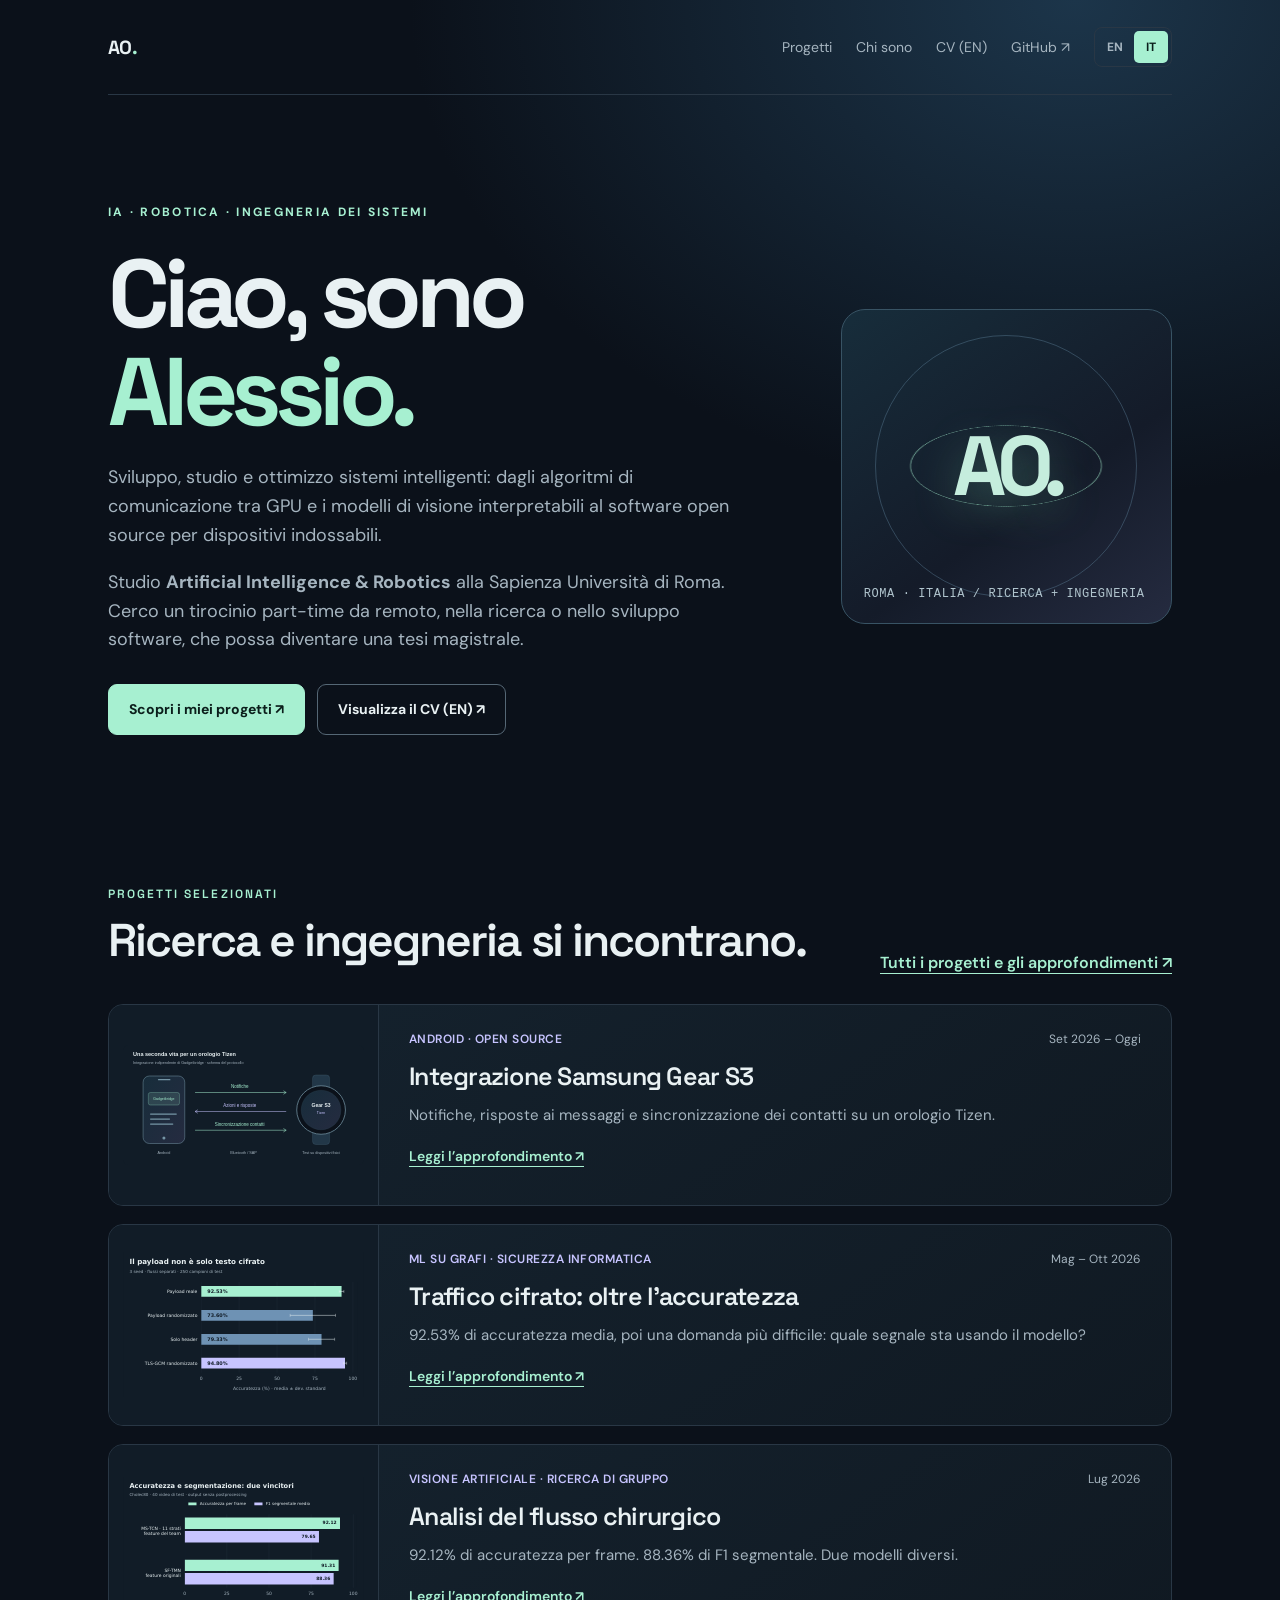
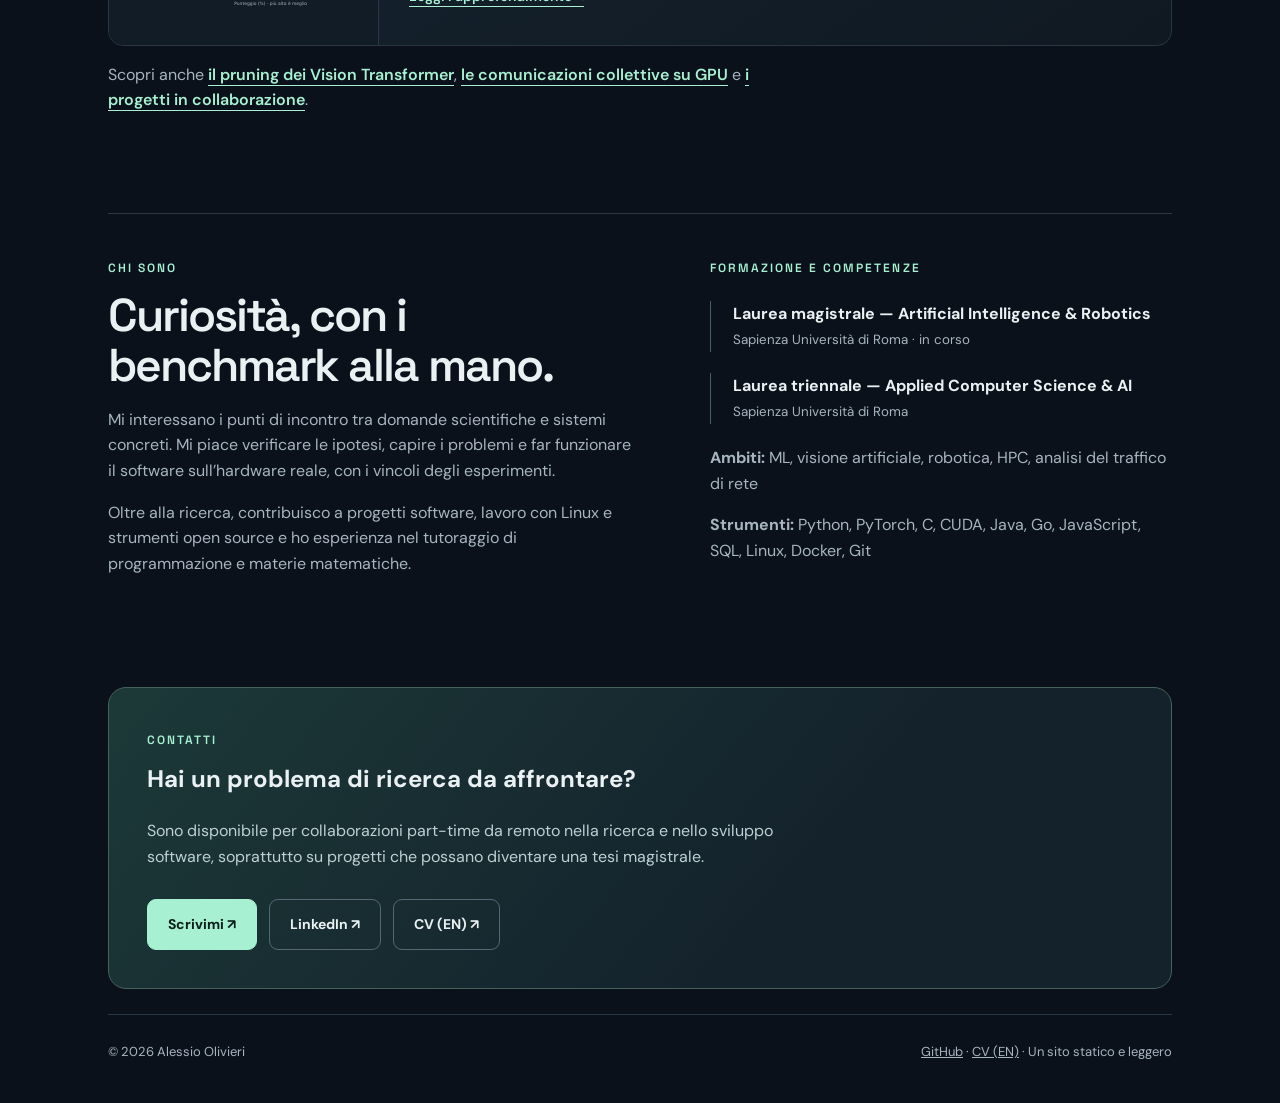
==== it/index.html @ d6803899 "Add English and Italian language switch across portfolio Keep English as the default and add paired " ====
<!doctype html>
<html lang="it">
<head>
<meta charset="utf-8"><meta name="viewport" content="width=device-width,initial-scale=1">
<meta name="theme-color" content="#0b111a">
<meta name="description" content="Alessio Olivieri — Studente magistrale in Artificial Intelligence &amp; Robotics alla Sapienza. Progetti di ricerca su GPU, interpretabilità meccanicistica, machine learning per la sicurezza informatica e integrazione open source di smartwatch.">
<title>Alessio Olivieri — IA, Robotica e Sistemi</title>
<link rel="preconnect" href="https://fonts.googleapis.com">
<link rel="preconnect" href="https://fonts.gstatic.com" crossorigin>
<link href="https://fonts.googleapis.com/css2?family=DM+Sans:wght@400;500;600;700&amp;family=Space+Grotesk:wght@400;500;600;700&amp;display=swap" rel="stylesheet">
<link rel="stylesheet" href="/assets/site.css">
<link rel="stylesheet" href="/assets/showcase.css">
<link rel="canonical" href="https://alessio-olivieri.github.io/it/">
<meta property="og:title" content="Alessio Olivieri — IA, Robotica e Sistemi"><meta property="og:description" content="Ricerca e ingegneria si incontrano. Scopri progetti selezionati, benchmark e codice."><meta property="og:type" content="website"><meta property="og:url" content="https://alessio-olivieri.github.io/it/"><meta property="og:image" content="https://alessio-olivieri.github.io/assets/projects/social-preview.png"><meta name="twitter:card" content="summary_large_image">
<link rel="alternate" hreflang="en" href="https://alessio-olivieri.github.io/">
<link rel="alternate" hreflang="it" href="https://alessio-olivieri.github.io/it/">
<link rel="alternate" hreflang="x-default" href="https://alessio-olivieri.github.io/">
</head>
<body>
<a class="skip-link" href="#main">Vai al contenuto</a>
<div class="wrap">
<header class="nav"><a class="logo" href="/it/index.html">AO<span>.</span></a>
<nav class="navlinks" aria-label="Navigazione principale"><a href="/it/projects.html">Progetti</a><a class="about-nav" href="#about">Chi sono</a><a href="/cv.pdf">CV (EN)</a><a class="github-nav" href="https://github.com/Alessio-Olivieri" target="_blank" rel="noopener">GitHub ↗</a><span class="language-switch" role="group" aria-label="Lingua"><a href="/" lang="en" hreflang="en" aria-label="English" title="English">EN</a><a href="/it/" lang="it" hreflang="it" aria-label="Italiano" title="Italiano" aria-current="true">IT</a></span></nav>
</header>
<main id="main">
<section class="hero">
<div><span class="eyebrow">IA · Robotica · Ingegneria dei sistemi</span>
<h1>Ciao, sono <em>Alessio.</em></h1>
<p>Sviluppo, studio e ottimizzo sistemi intelligenti: dagli algoritmi di comunicazione tra GPU e i modelli di visione interpretabili al software open source per dispositivi indossabili.</p>
<p>Studio <strong>Artificial Intelligence &amp; Robotics</strong> alla Sapienza Università di Roma. Cerco un tirocinio part-time da remoto, nella ricerca o nello sviluppo software, che possa diventare una tesi magistrale.</p>
<div class="actions"><a class="button" href="/it/projects.html">Scopri i miei progetti ↗</a><a class="button ghost" href="/cv.pdf">Visualizza il CV (EN) ↗</a></div>
</div>
<div class="orb" aria-hidden="true"><strong>AO.</strong><span class="tag">ROMA · ITALIA / RICERCA + INGEGNERIA</span></div>
</section>
<section id="projects" class="section">
<div class="section-head">
<div><span class="kicker">Progetti selezionati</span>
<h2>Ricerca e ingegneria si incontrano.</h2>
</div>
<a class="text-link" href="/it/projects.html">Tutti i progetti e gli approfondimenti ↗</a></div>
<div class="teaser-list">
<article class="teaser"><a class="card-media" href="/it/projects/gear-s3.html" tabindex="-1" aria-hidden="true"><img src="/assets/projects/gear-integration.it.svg" alt="Schema di notifiche Android, risposte dall’orologio e sincronizzazione dei contatti tramite Bluetooth e SAP." width="960" height="480" loading="lazy" decoding="async"></a>
<div class="teaser-content">
<div class="card-meta"><span class="category">ANDROID · OPEN SOURCE</span><time datetime="2026-09">Set 2026 – Oggi</time></div>
<h3><a href="/it/projects/gear-s3.html">Integrazione Samsung Gear S3</a></h3>
<p>Notifiche, risposte ai messaggi e sincronizzazione dei contatti su un orologio Tizen.</p>
<a class="text-link" href="/it/projects/gear-s3.html">Leggi l’approfondimento ↗</a></div>
</article>
<article class="teaser"><a class="card-media" href="/it/projects/encrypted-traffic.html" tabindex="-1" aria-hidden="true"><img src="/assets/projects/traffic-ablation.it.svg" alt="Accuratezza su tre seed di addestramento: payload reale 92.53%, randomizzazione completa 73.60%, soli header 79.33%, randomizzazione TLS 94.80%." width="639" height="385" loading="lazy" decoding="async"></a>
<div class="teaser-content">
<div class="card-meta"><span class="category">ML SU GRAFI · SICUREZZA INFORMATICA</span><time datetime="2026-10">Mag – Ott 2026</time></div>
<h3><a href="/it/projects/encrypted-traffic.html">Traffico cifrato: oltre l’accuratezza</a></h3>
<p>92.53% di accuratezza media, poi una domanda più difficile: quale segnale sta usando il modello?</p>
<a class="text-link" href="/it/projects/encrypted-traffic.html">Leggi l’approfondimento ↗</a></div>
</article>
<article class="teaser"><a class="card-media" href="/it/projects/surgical-workflow.html" tabindex="-1" aria-hidden="true"><img src="/assets/projects/surgical-comparison.it.svg" alt="MS-TCN raggiunge il 92.12% di accuratezza per frame e il 79.65% di F1 segmentale medio. SF-TMN raggiunge il 91.31% di accuratezza e l’88.36% di F1 segmentale medio." width="649" height="363" loading="lazy" decoding="async"></a>
<div class="teaser-content">
<div class="card-meta"><span class="category">VISIONE ARTIFICIALE · RICERCA DI GRUPPO</span><time datetime="2026-07">Lug 2026</time></div>
<h3><a href="/it/projects/surgical-workflow.html">Analisi del flusso chirurgico</a></h3>
<p>92.12% di accuratezza per frame. 88.36% di F1 segmentale. Due modelli diversi.</p>
<a class="text-link" href="/it/projects/surgical-workflow.html">Leggi l’approfondimento ↗</a></div>
</article>
</div>
<p class="section-intro">Scopri anche <a class="text-link" href="/it/projects/vision-transformer.html">il pruning dei Vision Transformer</a>, <a class="text-link" href="/it/projects/swing-allreduce.html">le comunicazioni collettive su GPU</a> e <a class="text-link" href="/it/projects.html#collaborations">i progetti in collaborazione</a>.</p>
</section>
<section id="about" class="section">
<div class="about">
<div><span class="kicker">Chi sono</span>
<h2>Curiosità, con i benchmark alla mano.</h2>
<p>Mi interessano i punti di incontro tra domande scientifiche e sistemi concreti. Mi piace verificare le ipotesi, capire i problemi e far funzionare il software sull’hardware reale, con i vincoli degli esperimenti.</p>
<p>Oltre alla ricerca, contribuisco a progetti software, lavoro con Linux e strumenti open source e ho esperienza nel tutoraggio di programmazione e materie matematiche.</p>
</div>
<div><span class="kicker">Formazione e competenze</span>
<div class="timeline"><strong>Laurea magistrale — Artificial Intelligence &amp; Robotics</strong><small>Sapienza Università di Roma · in corso</small></div>
<div class="timeline"><strong>Laurea triennale — Applied Computer Science &amp; AI</strong><small>Sapienza Università di Roma</small></div>
<p><strong>Ambiti:</strong> ML, visione artificiale, robotica, HPC, analisi del traffico di rete</p>
<p><strong>Strumenti:</strong> Python, PyTorch, C, CUDA, Java, Go, JavaScript, SQL, Linux, Docker, Git</p>
</div>
</div>
</section>
<section class="contact"><span class="kicker">Contatti</span>
<h2>Hai un problema di ricerca da affrontare?</h2>
<p>Sono disponibile per collaborazioni part-time da remoto nella ricerca e nello sviluppo software, soprattutto su progetti che possano diventare una tesi magistrale.</p>
<div class="actions"><a class="button" href="mailto:olivieri.1973323@studenti.uniroma1.it">Scrivimi ↗</a><a class="button ghost" href="https://www.linkedin.com/in/alessio-olivieri/" target="_blank" rel="noopener">LinkedIn ↗</a><a class="button ghost" href="/cv.pdf">CV (EN) ↗</a></div>
</section>
</main>
<footer><span>© 2026 Alessio Olivieri</span><span><a href="https://github.com/Alessio-Olivieri" target="_blank" rel="noopener">GitHub</a> · <a href="/cv.pdf">CV (EN)</a> · Un sito statico e leggero</span></footer>
</div>
</body>
</html>
---- assets/site.css ----
:root{color-scheme:dark;--bg:#0b111a;--text:#e9f1f3;--muted:#a6b5c0;--line:#293745;--accent:#a7f0d1;--accent2:#c7c4ff;--panel:#111c27}*{box-sizing:border-box}html{scroll-behavior:smooth}body{margin:0;background:radial-gradient(ellipse 65% 23% at 84% 0%,#1c354a 0%,transparent 80%),var(--bg);color:var(--text);font:16px/1.6 'DM Sans',system-ui,sans-serif}a{color:inherit;text-decoration:none}a:hover{color:var(--accent)}.wrap{max-width:1120px;margin:auto;padding:0 28px}.nav{display:flex;align-items:center;justify-content:space-between;gap:20px;padding:27px 0;border-bottom:1px solid var(--line)}.logo{font:700 19px 'Space Grotesk',sans-serif;letter-spacing:-.03em}.logo span{color:var(--accent)}.navlinks{display:flex;gap:24px;font-size:14px;color:var(--muted);align-items:center}.button{background:var(--accent);color:#0b1e1b!important;display:inline-flex;gap:10px;align-items:center;justify-content:center;padding:13px 20px;border:1px solid var(--accent);border-radius:9px;font-weight:700;font-size:14px;transition:transform .2s}.button:hover{transform:translateY(-2px)}.button.ghost{background:transparent;color:var(--text)!important;border-color:#556775}.button.ghost:hover{border-color:var(--accent)}.hero{padding:103px 0 91px;display:grid;grid-template-columns:minmax(0,1.4fr) minmax(240px,.7fr);gap:70px;align-items:center}.eyebrow{font-size:12px;text-transform:uppercase;letter-spacing:.19em;color:var(--accent);font-weight:700}.hero h1{font:700 clamp(3.15rem,7.5vw,6.1rem)/1.02 'Space Grotesk',sans-serif;letter-spacing:-.065em;margin:22px 0}.hero h1 em{font-style:normal;color:var(--accent)}.hero p{font-size:18px;max-width:625px;color:var(--muted)}.actions{display:flex;flex-wrap:wrap;gap:12px;margin-top:30px}.orb{position:relative;border:1px solid #385364;border-radius:24px;min-height:315px;background:linear-gradient(145deg,#172d3b,#141b29 60%,#252b40);overflow:hidden;display:flex;align-items:center;justify-content:center}.orb:before,.orb:after{content:"";position:absolute;width:260px;height:260px;border:1px solid #6288a166;border-radius:50%}.orb:after{width:190px;height:190px;transform:rotateX(65deg) rotate(25deg);border-color:#a7f0d199}.orb strong{font:700 84px/1 'Space Grotesk',sans-serif;letter-spacing:-.1em;color:#c5eddd;text-shadow:0 12px 45px #90f0c14d;z-index:1}.tag{position:absolute;bottom:22px;left:22px;font:500 12px monospace;color:#b1c5ce;letter-spacing:.05em}.section{padding:54px 0 30px;scroll-margin-top:20px}.section-head{display:flex;justify-content:space-between;align-items:end;gap:20px;margin-bottom:28px}.kicker{font:600 12px 'Space Grotesk';color:var(--accent);text-transform:uppercase;letter-spacing:.17em}.section h2{font:600 clamp(30px,4vw,46px)/1.1 'Space Grotesk';letter-spacing:-.045em;margin:10px 0}.muted{color:var(--muted)}.projects{display:grid;grid-template-columns:repeat(2,minmax(0,1fr));gap:18px}.project{border:1px solid var(--line);background:linear-gradient(145deg,#15232f,#101922);border-radius:15px;padding:28px;display:flex;flex-direction:column;gap:13px;min-height:260px;transition:border .2s,transform .2s}.project:hover{border-color:#729d9a;transform:translateY(-3px)}.project.wide{grid-column:span 2;min-height:220px}.project-head{display:flex;align-items:center;justify-content:space-between;gap:12px}.number{color:var(--accent2);font:600 12px 'Space Grotesk'}.status{font-size:11px;letter-spacing:.06em;color:#b5cabf;border:1px solid #3b6053;padding:4px 9px;border-radius:99px}.project h3{font:600 25px/1.18 'Space Grotesk';letter-spacing:-.035em;margin:0}.project p{margin:0;color:var(--muted);font-size:14px;flex:1}.project .links{display:flex;flex-wrap:wrap;gap:17px;font-size:13px;font-weight:700;color:var(--accent)}.chips{display:flex;flex-wrap:wrap;gap:8px}.chip{color:#b5c6d0;border:1px solid #344554;background:#1c2b37;border-radius:6px;padding:4px 9px;font:500 11px 'DM Sans'}.facts{display:grid;grid-template-columns:repeat(3,minmax(0,1fr));gap:15px;margin:14px 0 35px}.fact{border-top:1px solid var(--line);padding-top:16px}.fact strong{font:600 30px 'Space Grotesk';display:block;letter-spacing:-.05em}.fact span{color:var(--muted);font-size:13px}.about{display:grid;grid-template-columns:1.15fr 1fr;gap:70px;border-top:1px solid var(--line);padding-top:40px}.about p{color:var(--muted)}.timeline{border-left:1px solid #45616b;padding-left:22px;margin:21px 0}.timeline strong{display:block}.timeline small{color:var(--muted)}.contact{margin:65px 0 25px;border:1px solid #466259;border-radius:18px;background:linear-gradient(130deg,#1c3938,#14222c 65%);padding:38px}.contact h2{margin-top:8px}.contact p{color:#bdd1d3;max-width:650px}footer{display:flex;justify-content:space-between;gap:16px;padding:27px 0 40px;color:var(--muted);font-size:13px;border-top:1px solid var(--line)}footer a{text-decoration:underline}@media(max-width:780px){.hero,.about{grid-template-columns:1fr;gap:30px}.hero{padding:70px 0 45px}.orb{min-height:180px}.projects{grid-template-columns:1fr}.project.wide{grid-column:auto}.facts{grid-template-columns:repeat(2,1fr)}.navlinks a:nth-child(1),.navlinks a:nth-child(2){display:none}.section-head{display:block}}@media(max-width:420px){.wrap{padding:0 17px}.hero h1{font-size:3.2rem}.facts{grid-template-columns:1fr}.contact{padding:24px}.navlinks{gap:10px}}
---- assets/showcase.css ----
/* Extends the original portfolio palette, type and spacing. */
:root{--focus:#c7c4ff;--chart-bg:#111c27}
body{overflow-wrap:break-word}img,svg{max-width:100%}a:focus-visible,summary:focus-visible{outline:3px solid var(--focus);outline-offset:6px;border-radius:3px}
.skip-link{position:absolute;top:-100px;left:20px;background:var(--accent);color:var(--bg);padding:10px 16px;z-index:10}.skip-link:focus{top:15px}
.navlinks a[aria-current=page]{color:var(--accent)}.text-link{color:var(--accent);font-weight:600;text-decoration:underline;text-underline-offset:5px}.section-intro{max-width:670px;color:var(--muted)}
.page-hero{padding:76px 0 44px;max-width:870px}.page-hero h1{font:600 clamp(2.8rem,6vw,4.8rem)/1.06 'Space Grotesk',sans-serif;letter-spacing:-.055em;margin:20px 0}.page-hero .lead{font-size:20px;line-height:1.65;color:var(--muted);max-width:780px}.page-hero em{color:var(--accent);font-style:normal}
.jump-nav{display:flex;flex-wrap:wrap;gap:10px 24px;padding:19px 0;border-top:1px solid var(--line);border-bottom:1px solid var(--line);font-size:14px;color:var(--muted)}.jump-nav a:hover{color:var(--accent)}
.collection{padding-top:60px;scroll-margin-top:24px}.collection-heading{display:flex;align-items:baseline;justify-content:space-between;gap:18px;margin-bottom:24px}.collection-heading h2{font:600 32px/1.15 'Space Grotesk',sans-serif;letter-spacing:-.035em;margin:0}.collection-heading p{font-size:13px;color:var(--muted);margin:0}
.case-grid{display:grid;grid-template-columns:repeat(2,minmax(0,1fr));gap:24px}.case-card{border:1px solid var(--line);border-radius:15px;overflow:hidden;background:linear-gradient(145deg,#15232f,#101922);display:flex;flex-direction:column;transition:border-color .2s,transform .2s}.case-card:hover{border-color:#729d9a;transform:translateY(-3px)}
.card-media{display:block;background:var(--chart-bg);border-bottom:1px solid var(--line);aspect-ratio:16/8;overflow:hidden}.card-media img{display:block;width:100%;height:100%;object-fit:contain;padding:14px}.card-media.paper{background:#e7edf0}.card-media.paper img{padding:20px;object-fit:contain}.card-body{padding:26px;display:flex;flex-direction:column;gap:15px;flex:1}.card-meta{display:flex;justify-content:space-between;gap:12px;align-items:start;color:var(--muted);font-size:12px}.card-meta .category{color:var(--accent2);font-weight:600;letter-spacing:.04em}.card-meta time{white-space:nowrap}.case-card h3{font:600 27px/1.2 'Space Grotesk',sans-serif;letter-spacing:-.035em;margin:0}.case-card p{color:var(--muted);font-size:15px;margin:0}.case-card .result{color:var(--text);font-weight:500}.case-card .links{margin-top:auto;display:flex;flex-wrap:wrap;gap:20px;padding-top:6px;color:var(--accent);font-size:14px;font-weight:700}
.case-card.featured{display:grid;grid-template-columns:1fr 1fr}.case-card.featured .card-media{aspect-ratio:auto;border-bottom:0;border-right:1px solid var(--line);min-height:330px}.case-card.featured .card-media img{padding:20px}
.teaser-list{display:grid;gap:18px}.teaser{display:grid;grid-template-columns:270px 1fr;overflow:hidden;border:1px solid var(--line);border-radius:15px;background:linear-gradient(145deg,#15232f,#101922);transition:border-color .2s}.teaser:hover{border-color:#729d9a}.teaser .card-media{height:100%;aspect-ratio:auto;border-bottom:0;border-right:1px solid var(--line);min-height:200px;display:flex;align-items:center}.teaser .card-media img{height:auto;padding:14px}.teaser-content{padding:25px 30px}.teaser h3{font:600 25px/1.2 'Space Grotesk',sans-serif;margin:12px 0;letter-spacing:-.03em}.teaser p{font-size:15px;color:var(--muted);margin:0 0 16px}.teaser .text-link{font-size:14px}
.project-list{list-style:none;padding:0;margin:24px 0 0}.project-list li{display:grid;grid-template-columns:160px 1fr;gap:24px;padding:26px 0;border-top:1px solid var(--line)}.project-list time,.project-list .date{font-size:13px;color:var(--muted)}.project-list h3{font:600 21px/1.25 'Space Grotesk',sans-serif;letter-spacing:-.02em;margin:0 0 9px}.project-list p{color:var(--muted);font-size:15px;margin:0 0 12px;max-width:740px}.project-list .links{display:flex;flex-wrap:wrap;gap:18px;color:var(--accent);font-size:13px;font-weight:600}.role{color:var(--accent2);font-size:12px;display:block;margin-bottom:8px}
.more-work{margin:58px 0 68px;border-top:1px solid var(--line);padding-top:28px}.more-work summary{cursor:pointer;font:600 25px 'Space Grotesk',sans-serif;letter-spacing:-.025em}.more-work summary span{font:400 14px 'DM Sans',sans-serif;color:var(--muted);margin-left:12px}.more-work>p{color:var(--muted);font-size:14px}
.breadcrumbs{font-size:13px;color:var(--muted);padding-top:36px;display:flex;gap:10px;flex-wrap:wrap}.breadcrumbs a{color:var(--accent)}.case-hero{padding-top:27px;max-width:940px}.case-hero h1{font-size:clamp(2.5rem,5.8vw,4.4rem)}.case-meta{display:flex;flex-wrap:wrap;gap:10px 23px;color:var(--muted);font-size:13px;margin:23px 0}.case-hero .actions{margin-top:25px}.case-hero .lead{max-width:830px;font-size:19px}
.metric-strip{display:grid;grid-template-columns:repeat(3,minmax(0,1fr));gap:24px;border-top:1px solid var(--line);border-bottom:1px solid var(--line);padding:25px 0;margin:0 0 42px}.metric-strip strong{display:block;font:600 clamp(29px,4vw,42px)/1.15 'Space Grotesk',sans-serif;letter-spacing:-.045em;color:var(--accent)}.metric-strip span{display:block;margin-top:9px;color:var(--muted);font-size:13px;max-width:220px}
.story{max-width:820px;margin:0 auto}.story h2{font:600 30px/1.2 'Space Grotesk',sans-serif;letter-spacing:-.035em;margin:42px 0 17px}.story h3{font:600 21px/1.3 'Space Grotesk',sans-serif;margin:26px 0 12px}.story p,.story li{color:var(--muted);font-size:17px;line-height:1.8}.story strong{color:var(--text);font-weight:600}.story ul,.story ol{padding-left:22px}.story li{padding-left:5px;margin-bottom:9px}.story a:not(.button){color:var(--accent);text-decoration:underline;text-underline-offset:4px}.story .callout{padding:19px 24px;margin:28px 0;border-left:3px solid var(--accent2);background:#172333;border-radius:0 8px 8px 0}.story .callout p{margin:0;font-size:16px}
.figure{margin:35px 0}.figure .figure-image{display:block;border:1px solid var(--line);border-radius:12px;background:var(--chart-bg);padding:22px;overflow:hidden}.figure img{width:100%;height:auto;display:block}.figure.paper .figure-image{background:#f5f7f8;padding:22px}.figure figcaption{font-size:13px;line-height:1.6;color:var(--muted);margin-top:13px}.figure figcaption a{color:var(--accent)}.figure .zoom-hint{display:block;font-size:12px;color:var(--muted);margin:9px 0 0}.figure.dataset{max-width:700px}.source-note{font-size:13px!important}.data-details{border:1px solid var(--line);padding:16px 20px;border-radius:9px;margin:22px 0}.data-details summary{color:var(--muted);cursor:pointer;font-size:14px}.table-scroll{overflow:auto;margin-top:18px}table{border-collapse:collapse;width:100%;font-size:13px}th,td{padding:11px 12px;text-align:left;border-bottom:1px solid var(--line);white-space:nowrap}th{color:var(--text);font-weight:600}td{color:var(--muted)}
.case-end{margin:60px 0;border-top:1px solid var(--line);padding-top:30px;display:flex;justify-content:space-between;gap:20px;font-weight:600;color:var(--accent)}.small-contact{padding:30px 0 60px;display:flex;align-items:center;justify-content:space-between;gap:24px}.small-contact h2{font:600 28px/1.2 'Space Grotesk',sans-serif;margin:0 0 10px;letter-spacing:-.03em}.small-contact p{margin:0;color:var(--muted)}
@media(max-width:780px){.nav{gap:12px;flex-wrap:wrap}.navlinks{gap:18px}.navlinks a:nth-child(1),.navlinks a:nth-child(2){display:inline}.navlinks .github-nav{display:none}.page-hero{padding:55px 0 32px}.page-hero .lead{font-size:18px}.case-grid{grid-template-columns:1fr}.case-card.featured{display:flex}.case-card.featured .card-media{min-height:0;aspect-ratio:16/9;border-right:0;border-bottom:1px solid var(--line)}.collection-heading{display:block}.collection-heading p{margin-top:10px}.collection{padding-top:42px}.teaser{grid-template-columns:210px 1fr}.teaser-content{padding:22px}.teaser h3{font-size:23px}.metric-strip{gap:16px}.story h2{font-size:27px}.small-contact{display:block}.small-contact .button{margin-top:22px}.case-hero{padding-top:26px}.figure .figure-image,.figure.paper .figure-image{padding:12px}}
@media(max-width:560px){.nav{padding:22px 0}.navlinks{gap:16px;font-size:13px}.navlinks .about-nav{display:none}.teaser{grid-template-columns:1fr}.teaser .card-media{aspect-ratio:16/8;height:auto;min-height:0;border-right:0;border-bottom:1px solid var(--line)}.teaser .card-media img{height:100%;width:100%;object-fit:contain;padding:12px}.teaser-content{padding:23px}.card-body{padding:23px}.card-meta{flex-wrap:wrap}.case-card h3{font-size:25px}.project-list li{grid-template-columns:1fr;gap:9px;padding:24px 0}.metric-strip{grid-template-columns:1fr;padding:8px 0;gap:0}.metric-strip>div{display:flex;gap:20px;align-items:center;padding:16px 0}.metric-strip>div+div{border-top:1px solid var(--line)}.metric-strip strong{min-width:115px;font-size:32px}.metric-strip span{margin:0;max-width:none}.case-meta{gap:9px 20px}.story p,.story li{font-size:16px}.case-end{flex-direction:column}.more-work summary span{display:block;margin:10px 0 0}.page-hero h1{font-size:2.75rem}.case-hero h1{font-size:2.55rem}.hero{padding-top:55px}.orb{display:none}.hero p{font-size:17px}.figure{margin:28px 0}footer{flex-direction:column}.story .callout{padding:16px 19px}}
@media(prefers-reduced-motion:reduce){html{scroll-behavior:auto}*,*:before,*:after{transition:none!important;animation:none!important}.button:hover,.case-card:hover,.project:hover{transform:none}}
/* Language links stay available at every viewport width. */
.language-switch{display:inline-flex;align-items:center;gap:2px;padding:3px;border:1px solid var(--line);border-radius:8px;flex-shrink:0}.navlinks .language-switch a{display:inline-flex;align-items:center;justify-content:center;min-width:34px;min-height:32px;padding:4px 7px;border-radius:5px;font-size:12px;font-weight:700;line-height:1.2}.language-switch a[aria-current=true]{color:#0b1e1b;background:var(--accent)}.language-switch a:not([aria-current]):hover{background:#253744;color:var(--text)}
@media(max-width:560px){.navlinks{gap:12px}.navlinks a.about-nav,.navlinks a.github-nav{display:none}.metric-strip>div{flex-wrap:wrap}.metric-strip strong{overflow-wrap:anywhere}.navlinks .language-switch a{min-width:32px;min-height:34px}}
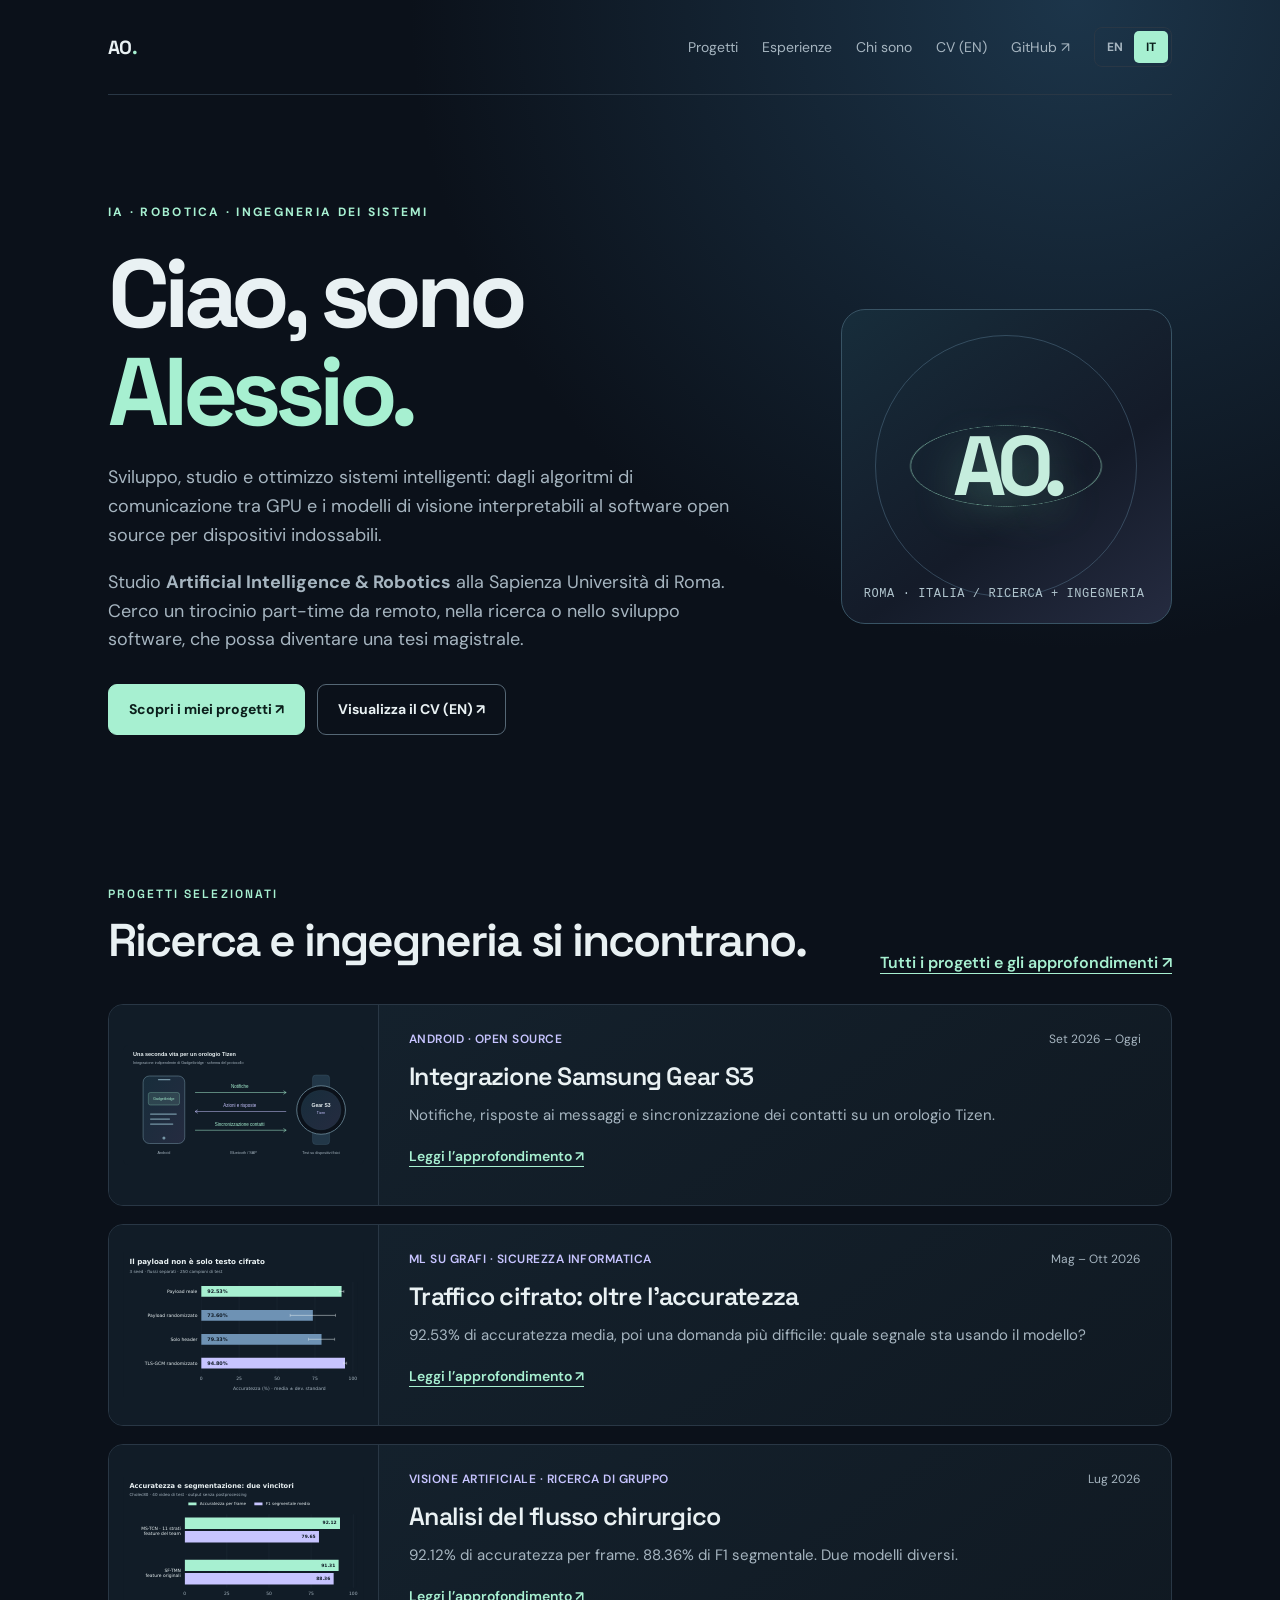
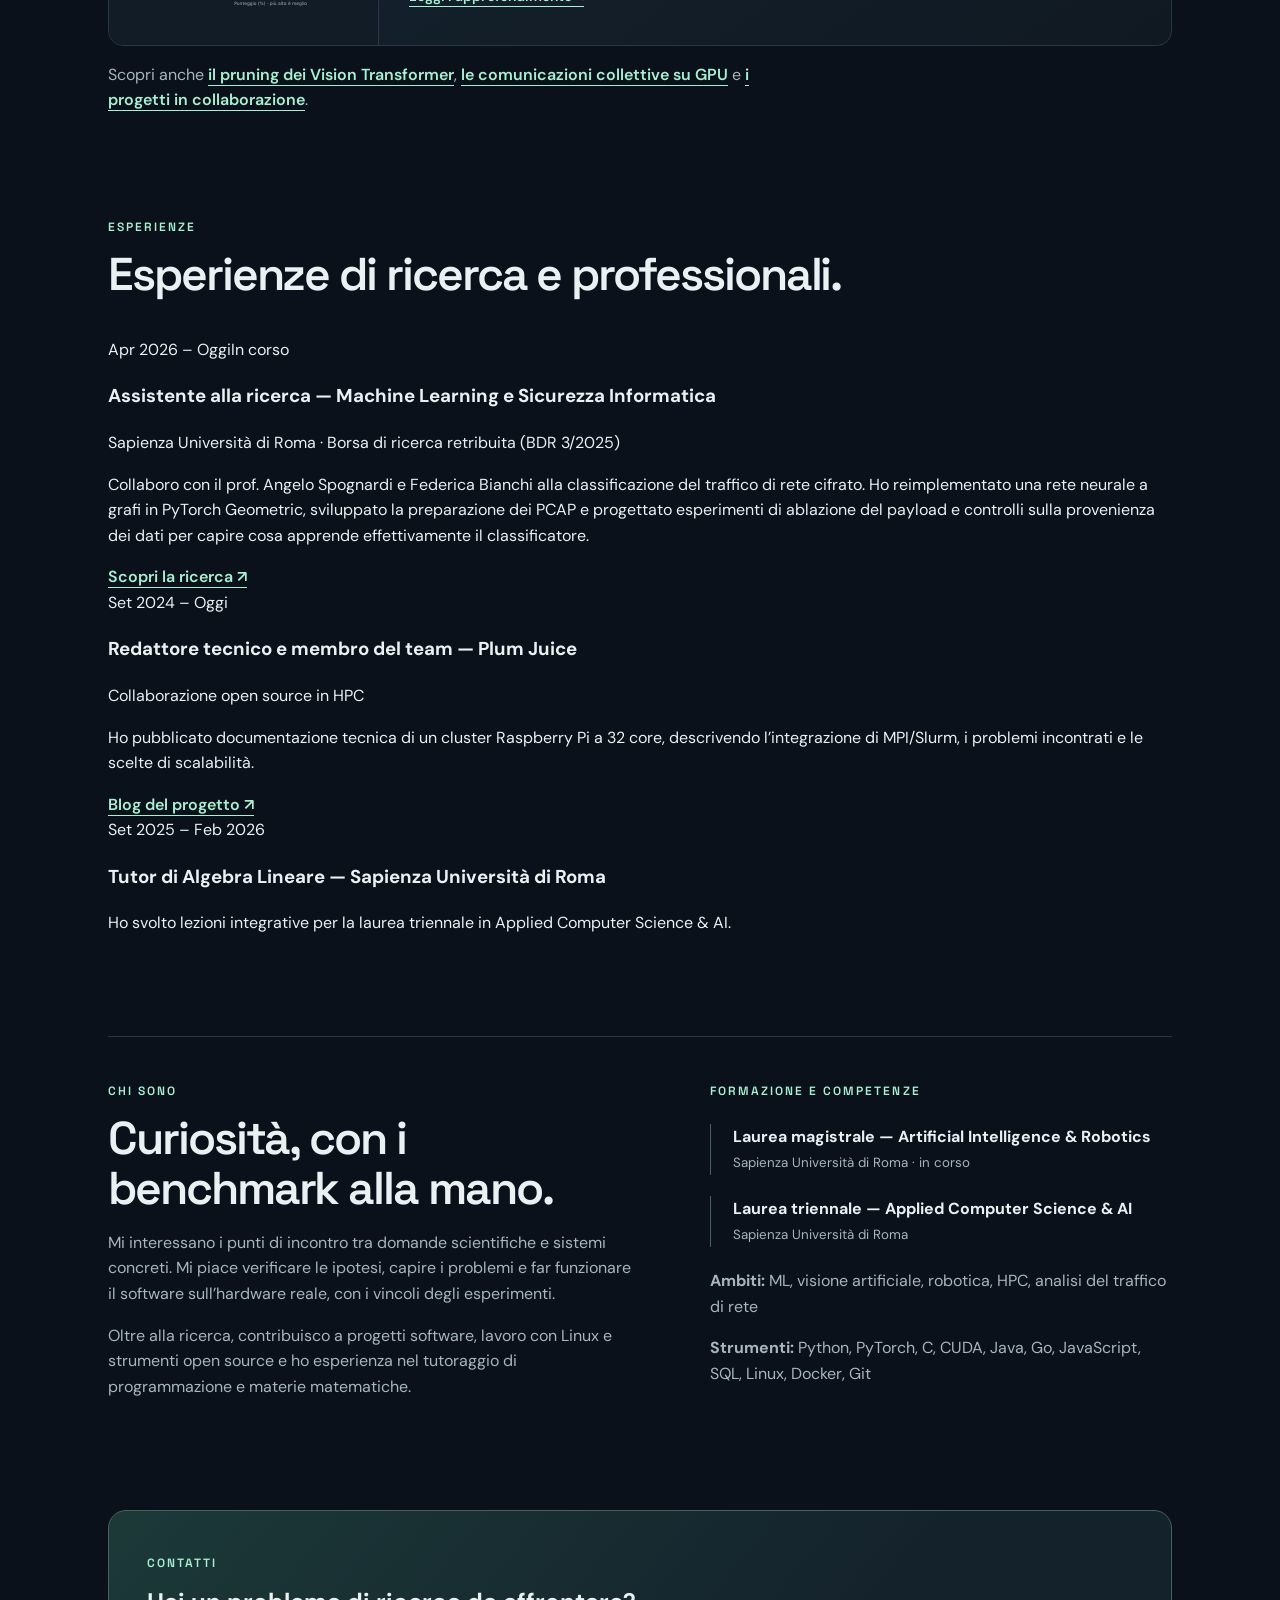
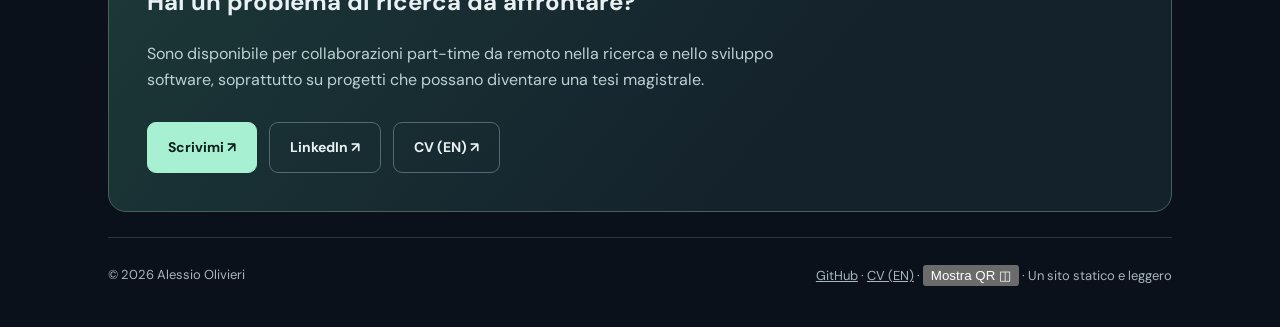
==== commit 35a3f3bd: "Add Italian professional research experience and QR sharing modal" ====
--- a/it/index.html
+++ b/it/index.html
@@ -20,7 +20,7 @@
 <a class="skip-link" href="#main">Vai al contenuto</a>
 <div class="wrap">
 <header class="nav"><a class="logo" href="/it/index.html">AO<span>.</span></a>
-<nav class="navlinks" aria-label="Navigazione principale"><a href="/it/projects.html">Progetti</a><a class="about-nav" href="#about">Chi sono</a><a href="/cv.pdf">CV (EN)</a><a class="github-nav" href="https://github.com/Alessio-Olivieri" target="_blank" rel="noopener">GitHub ↗</a><span class="language-switch" role="group" aria-label="Lingua"><a href="/" lang="en" hreflang="en" aria-label="English" title="English">EN</a><a href="/it/" lang="it" hreflang="it" aria-label="Italiano" title="Italiano" aria-current="true">IT</a></span></nav>
+<nav class="navlinks" aria-label="Navigazione principale"><a href="/it/projects.html">Progetti</a><a class="experience-nav" href="#experience">Esperienze</a><a class="about-nav" href="#about">Chi sono</a><a href="/cv.pdf">CV (EN)</a><a class="github-nav" href="https://github.com/Alessio-Olivieri" target="_blank" rel="noopener">GitHub ↗</a><span class="language-switch" role="group" aria-label="Lingua"><a href="/" lang="en" hreflang="en" aria-label="English" title="English">EN</a><a href="/it/" lang="it" hreflang="it" aria-label="Italiano" title="Italiano" aria-current="true">IT</a></span></nav>
 </header>
 <main id="main">
 <section class="hero">
@@ -63,6 +63,30 @@
 </div>
 <p class="section-intro">Scopri anche <a class="text-link" href="/it/projects/vision-transformer.html">il pruning dei Vision Transformer</a>, <a class="text-link" href="/it/projects/swing-allreduce.html">le comunicazioni collettive su GPU</a> e <a class="text-link" href="/it/projects.html#collaborations">i progetti in collaborazione</a>.</p>
 </section>
+<section class="section experience-section" id="experience">
+<div class="section-head"><div><span class="kicker">Esperienze</span><h2>Esperienze di ricerca e professionali.</h2></div></div>
+<div class="experience-list">
+<article class="experience-entry">
+<div class="experience-date"><time datetime="2026-04">Apr 2026 – Oggi</time><span class="experience-current">In corso</span></div>
+<div><h3>Assistente alla ricerca — Machine Learning e Sicurezza Informatica</h3>
+<p class="experience-org">Sapienza Università di Roma · Borsa di ricerca retribuita (BDR 3/2025)</p>
+<p>Collaboro con il prof. Angelo Spognardi e Federica Bianchi alla classificazione del traffico di rete cifrato. Ho reimplementato una rete neurale a grafi in PyTorch Geometric, sviluppato la preparazione dei PCAP e progettato esperimenti di ablazione del payload e controlli sulla provenienza dei dati per capire cosa apprende effettivamente il classificatore.</p>
+<a class="text-link" href="/it/projects/encrypted-traffic.html">Scopri la ricerca ↗</a></div>
+</article>
+<article class="experience-entry">
+<div class="experience-date"><time datetime="2024-09">Set 2024 – Oggi</time></div>
+<div><h3>Redattore tecnico e membro del team — Plum Juice</h3>
+<p class="experience-org">Collaborazione open source in HPC</p>
+<p>Ho pubblicato documentazione tecnica di un cluster Raspberry Pi a 32 core, descrivendo l’integrazione di MPI/Slurm, i problemi incontrati e le scelte di scalabilità.</p>
+<a class="text-link" href="https://plum-juice-project.github.io/plum-io/">Blog del progetto ↗</a></div>
+</article>
+<article class="experience-entry">
+<div class="experience-date"><time datetime="2025-09">Set 2025 – Feb 2026</time></div>
+<div><h3>Tutor di Algebra Lineare — Sapienza Università di Roma</h3>
+<p>Ho svolto lezioni integrative per la laurea triennale in Applied Computer Science &amp; AI.</p></div>
+</article>
+</div>
+</section>
 <section id="about" class="section">
 <div class="about">
 <div><span class="kicker">Chi sono</span>
@@ -84,7 +108,18 @@
 <div class="actions"><a class="button" href="mailto:olivieri.1973323@studenti.uniroma1.it">Scrivimi ↗</a><a class="button ghost" href="https://www.linkedin.com/in/alessio-olivieri/" target="_blank" rel="noopener">LinkedIn ↗</a><a class="button ghost" href="/cv.pdf">CV (EN) ↗</a></div>
 </section>
 </main>
-<footer><span>© 2026 Alessio Olivieri</span><span><a href="https://github.com/Alessio-Olivieri" target="_blank" rel="noopener">GitHub</a> · <a href="/cv.pdf">CV (EN)</a> · Un sito statico e leggero</span></footer>
+<footer><span>© 2026 Alessio Olivieri</span><span><a href="https://github.com/Alessio-Olivieri" target="_blank" rel="noopener">GitHub</a> · <a href="/cv.pdf">CV (EN)</a> · <button class="footer-qr-trigger" type="button" data-qr-open>Mostra QR ◫</button> · Un sito statico e leggero</span></footer>
 </div>
+<dialog id="share-qr-dialog" class="qr-dialog" aria-labelledby="share-qr-title" aria-describedby="share-qr-intro">
+<div class="qr-modal">
+<div class="qr-modal-head"><h2 id="share-qr-title">Condividi tramite QR</h2><button type="button" class="qr-close" data-qr-close aria-label="Chiudi">×</button></div>
+<p id="share-qr-intro">Mostra questo codice per aprire il portfolio o il CV sul telefono.</p>
+<div class="qr-tabs" role="group" aria-label="Destinazione del codice QR"><button type="button" data-qr-target="portfolio" aria-pressed="true">Portfolio</button><button type="button" data-qr-target="cv" aria-pressed="false">CV (PDF)</button></div>
+<div class="qr-image-wrap"><img id="share-qr-image" src="/assets/qr-portfolio.svg" width="296" height="296" alt="Codice QR del portfolio di Alessio Olivieri"></div>
+<a id="share-qr-url" class="qr-url" href="https://alessio-olivieri.github.io/" target="_blank" rel="noopener">alessio-olivieri.github.io/</a>
+<div class="qr-actions"><button type="button" class="button" data-qr-copy>Copia link</button><a class="button ghost" id="share-qr-download" href="/assets/qr-portfolio.svg" download="alessio-portfolio-qr.svg">Scarica QR ↓</a></div>
+<p class="qr-status" data-qr-status aria-live="polite"></p>
+</div></dialog>
+<script src="/assets/share-qr.js" defer></script>
 </body>
 </html>
